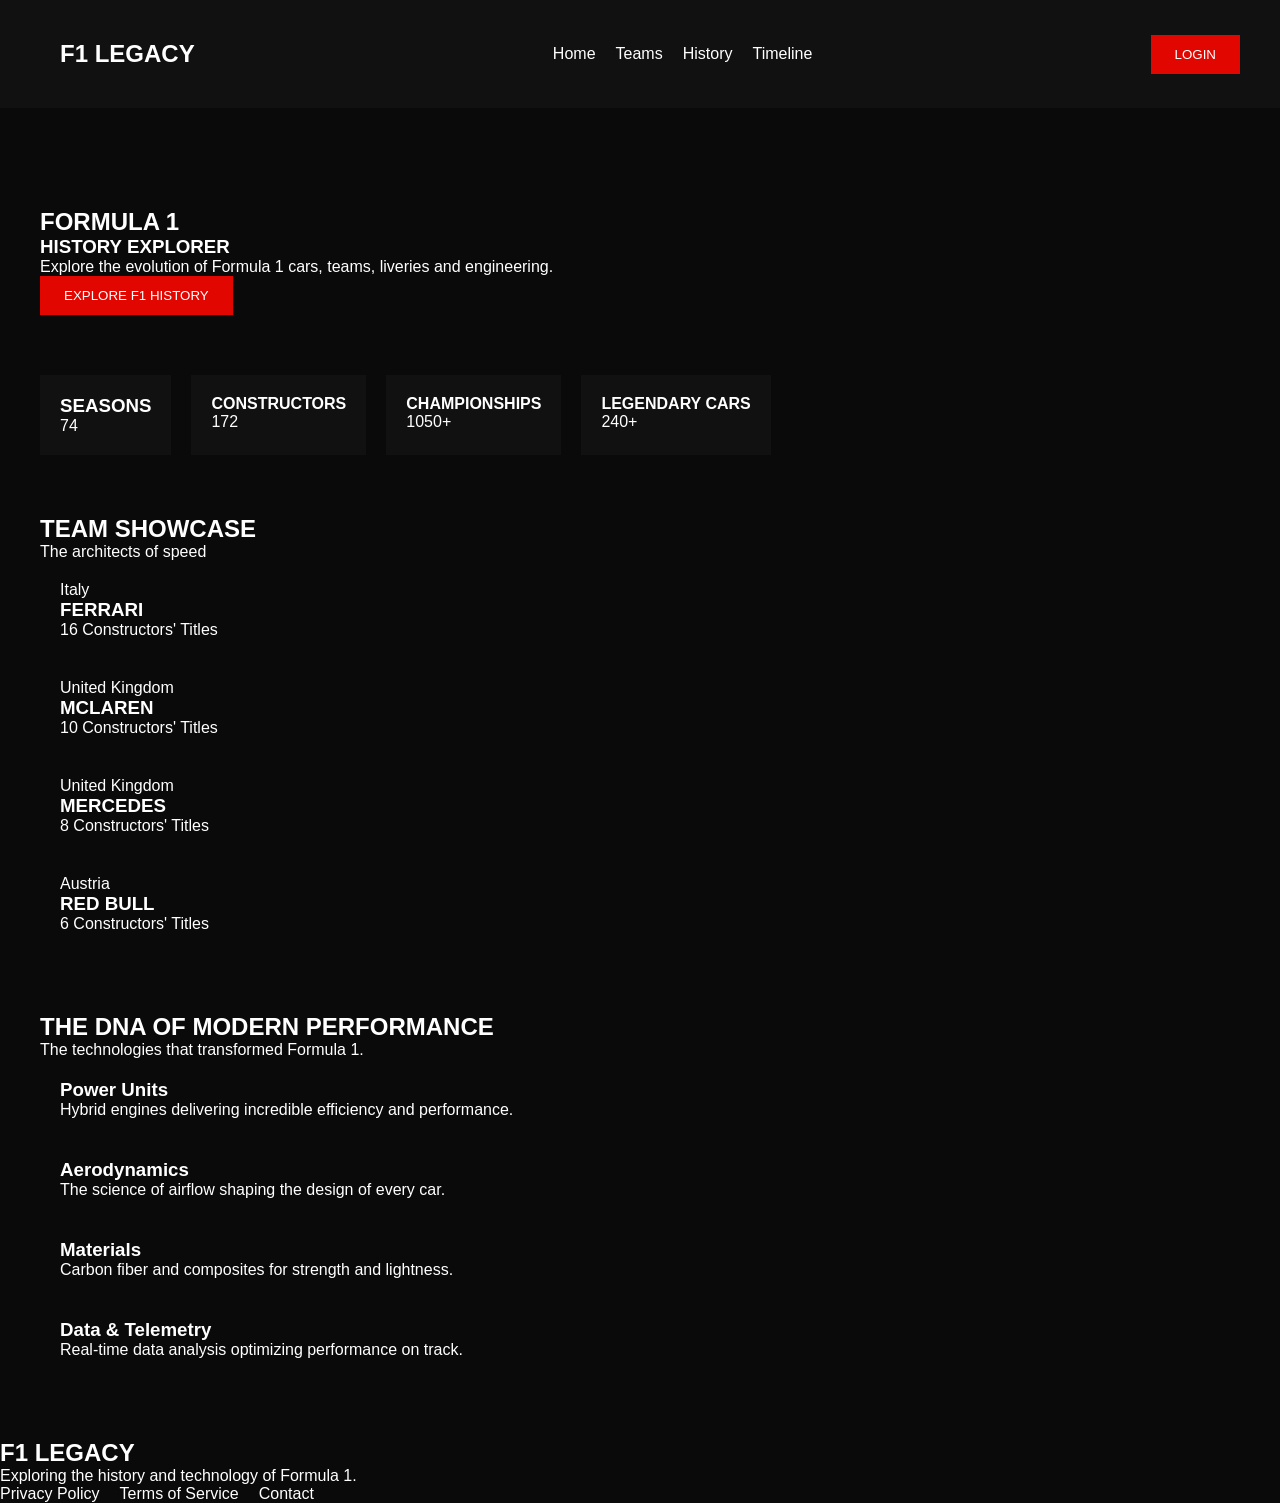
==== index.html @ e71940d5 "Initial HTML structure and basic CSS setup" ====
<!doctype html>

<html lang="en">
  <head>
    <meta charset="UTF-8" />
    <meta name="viewport" content="width=device-width, initial-scale=1.0" />
    <link rel="stylesheet" href="css/style.css" />

    <title>F1 Legacy</title>
  </head>
  <body>
    <header>
      <nav>
        <h1>F1 LEGACY</h1>
        <ul>
          <li><a href="#">Home</a></li>
          <li><a href="#">Teams</a></li>
          <li><a href="#">History</a></li>
          <li><a href="timeline.html">Timeline</a></li>
        </ul>
        <button>LOGIN</button>
      </nav>
    </header>

    <main>
      <section id="hero">
        <h2>FORMULA 1</h2>

        <h3>HISTORY EXPLORER</h3>

        <p>
          Explore the evolution of Formula 1 cars, teams, liveries and
          engineering.
        </p>

        <button>EXPLORE F1 HISTORY</button>
      </section>

      <section id="stats">
        <article class="stat-card">
          <h3>SEASONS</h3>
          <p>74</p>
        </article>

        <article class="stat-card">
          <h4>CONSTRUCTORS</h4>
          <p>172</p>
        </article>

        <article class="stat-card">
          <h4>CHAMPIONSHIPS</h4>
          <p>1050+</p>
        </article>

        <article class="stat-card">
          <h4>LEGENDARY CARS</h4>
          <p>240+</p>
        </article>
      </section>

      <section id="teams">
        <h2>TEAM SHOWCASE</h2>
        <p>The architects of speed</p>
        <article class="team-card">
          <p>Italy</p>
          <h3>FERRARI</h3>
          <p>16 Constructors' Titles</p>
        </article>

        <article class="team-card">
          <p>United Kingdom</p>
          <h3>MCLAREN</h3>
          <p>10 Constructors' Titles</p>
        </article>

        <article class="team-card">
          <p>United Kingdom</p>
          <h3>MERCEDES</h3>
          <p>8 Constructors' Titles</p>
        </article>

        <article class="team-card">
          <p>Austria</p>
          <h3>RED BULL</h3>
          <p>6 Constructors' Titles</p>
        </article>
      </section>

      <section id="engineering">
        <h2>THE DNA OF MODERN PERFORMANCE</h2>

        <p>The technologies that transformed Formula 1.</p>

        <article class="tech-card">
          <h3>Power Units</h3>

          <p>
            Hybrid engines delivering incredible efficiency and performance.
          </p>
        </article>

        <article class="tech-card">
          <h3>Aerodynamics</h3>

          <p>The science of airflow shaping the design of every car.</p>
        </article>

        <article class="tech-card">
          <h3>Materials</h3>

          <p>Carbon fiber and composites for strength and lightness.</p>
        </article>

        <article class="tech-card">
          <h3>Data & Telemetry</h3>

          <p>Real-time data analysis optimizing performance on track.</p>
        </article>
      </section>
    </main>

    <footer>
      <h2>F1 LEGACY</h2>

      <p>Exploring the history and technology of Formula 1.</p>

      <ul>
        <li><a href="#">Privacy Policy</a></li>
        <li><a href="#">Terms of Service</a></li>
        <li><a href="#">Contact</a></li>
      </ul>
    </footer>
  </body>
</html>
---- css/style.css ----
* {
  margin: 0;
  padding: 0;
  box-sizing: border-box;
}

body {
  background-color: #0a0a0a;
  color: white;
  font-family: Arial, sans-serif;
}

nav {
  background-color: #111111;

  display: flex;
  justify-content: space-between;
  align-items: center;

  padding: 20px 40px;
}

h1 {
  margin: 20px;
}

button {
  padding: 12px 24px;

  border: none;

  background-color: #e10600;

  color: white;

  cursor: pointer;
}

ul {
  display: flex;
  list-style: none;
  display: flex;
  list-style: none;
  gap: 20px;
}

a {
  color: white;
  text-decoration: none;
}

section {
  margin: 60px 40px;
}

#hero {
  margin-top: 100px;
}

.stat-card,
.team-card,
.tech-card {
  padding: 20px;
}

#stats {
  display: flex;
  gap: 20px;
}

.stat-card {
  background-color: #111111;
}
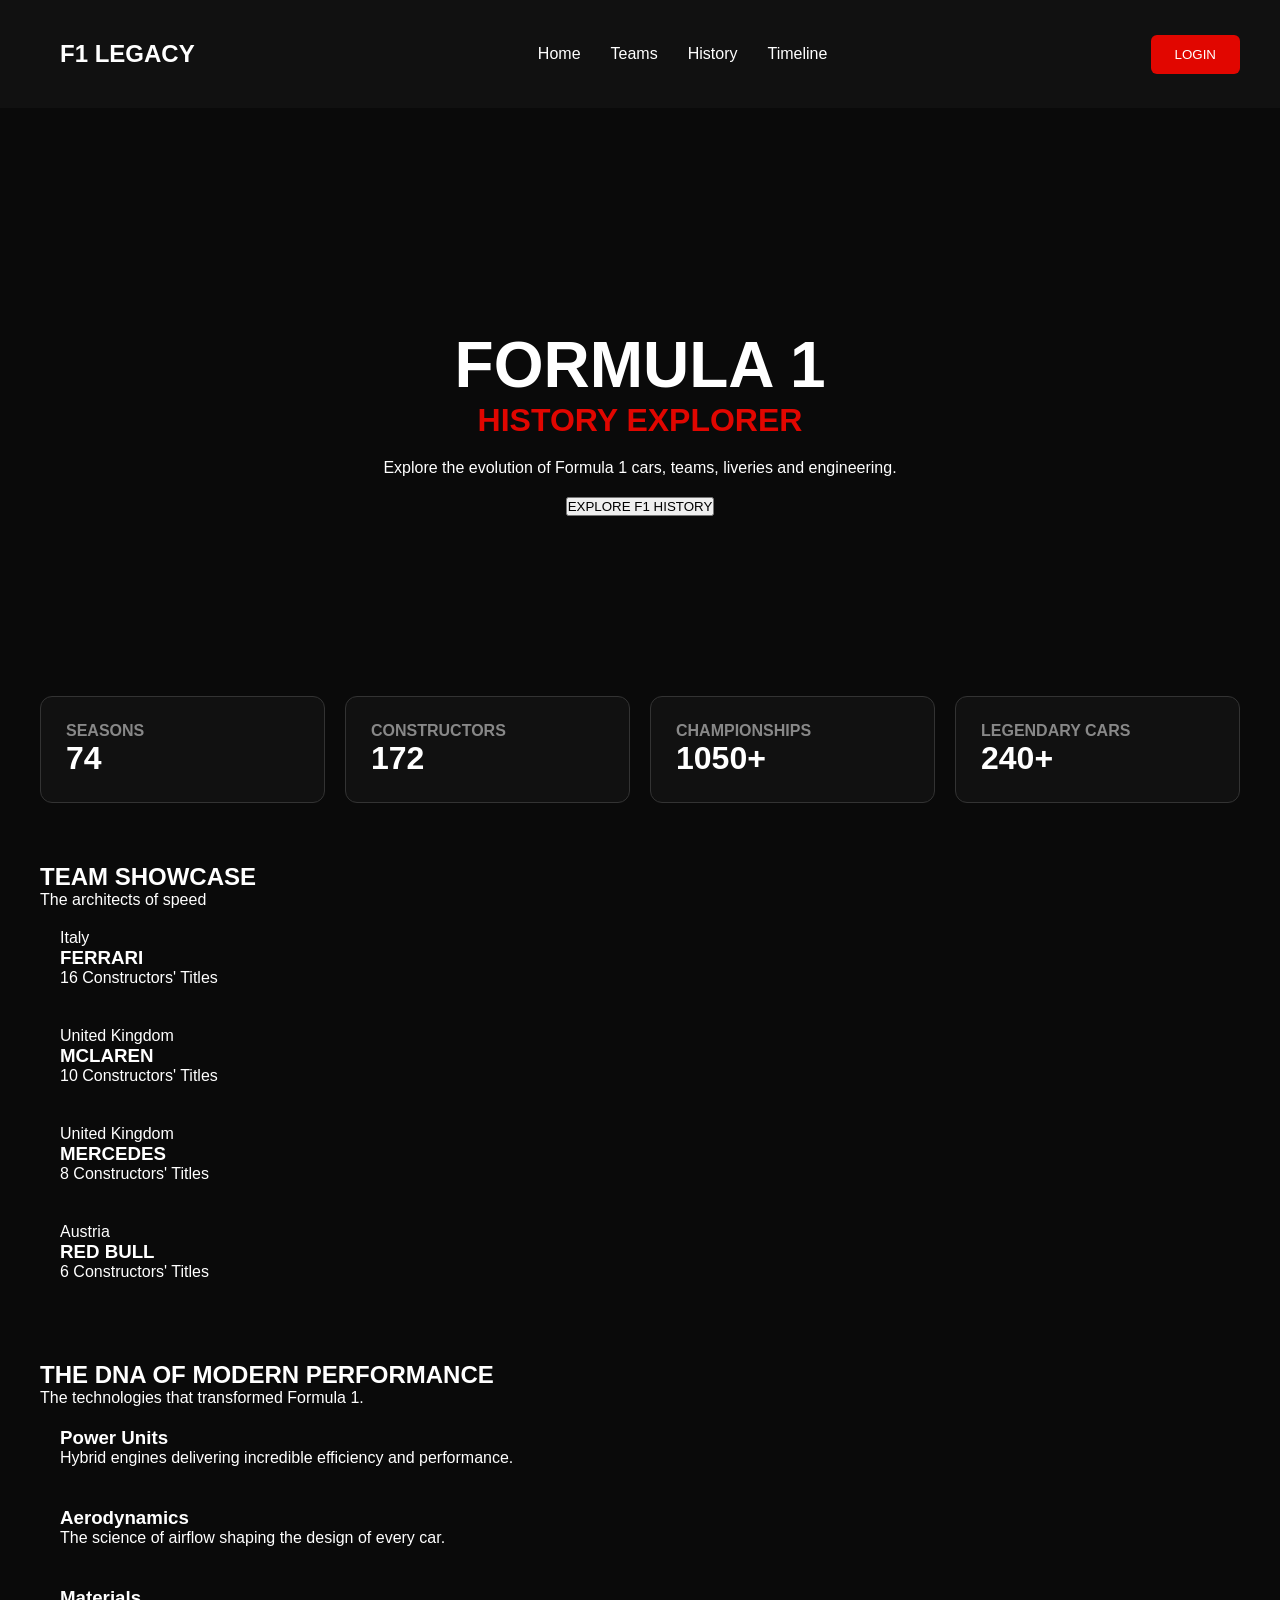
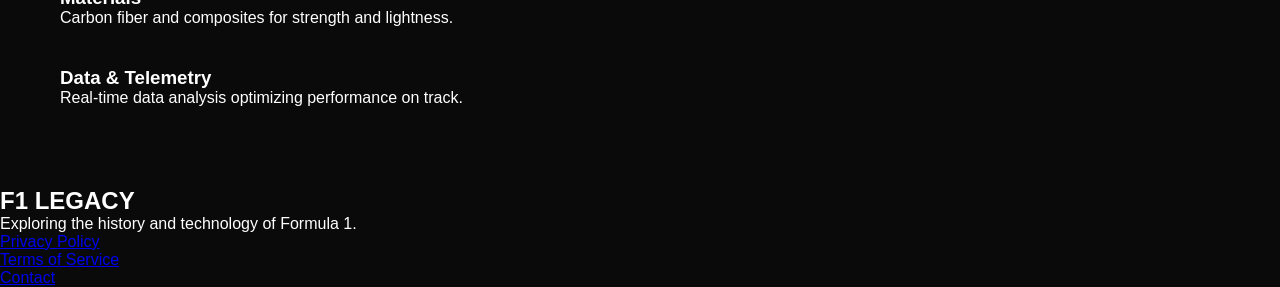
==== commit ba600ff4: "Styled navbar hero and stats section" ====
--- a/index.html
+++ b/index.html
@@ -38,7 +38,7 @@
 
       <section id="stats">
         <article class="stat-card">
-          <h3>SEASONS</h3>
+          <h4>SEASONS</h4>
           <p>74</p>
         </article>
 
--- a/css/style.css
+++ b/css/style.css
@@ -11,52 +11,63 @@
 }
 
 nav {
-  background-color: #111111;
-
   display: flex;
   justify-content: space-between;
   align-items: center;
 
   padding: 20px 40px;
+
+  background-color: #111111;
+}
+
+nav ul {
+  display: flex;
+  list-style: none;
+  gap: 30px;
+}
+
+nav a {
+  color: white;
+  text-decoration: none;
+}
+
+nav button {
+  padding: 12px 24px;
+  border: none;
+  background-color: #e10600;
+  color: white;
+  cursor: pointer;
+  border-radius: 6px;
+}
+
+section {
+  margin: 60px 40px;
 }
 
 h1 {
   margin: 20px;
 }
 
-button {
-  padding: 12px 24px;
-
-  border: none;
-
-  background-color: #e10600;
-
-  color: white;
-
-  cursor: pointer;
+#hero {
+  margin-top: 100px;
+  text-align: center;
+  padding: 120px 20px;
 }
 
-ul {
-  display: flex;
-  list-style: none;
-  display: flex;
-  list-style: none;
-  gap: 20px;
+#hero h2 {
+  font-size: 4rem;
 }
 
-a {
-  color: white;
-  text-decoration: none;
+#hero h3 {
+  font-size: 2rem;
+  color: #e10600;
 }
 
-section {
-  margin: 60px 40px;
+#hero p {
+  margin: 20px auto;
+
+  max-width: 700px;
 }
-
-#hero {
-  margin-top: 100px;
-}
-
 .stat-card,
 .team-card,
 .tech-card {
@@ -70,4 +81,23 @@
 
 .stat-card {
   background-color: #111111;
+  padding: 25px;
+  flex: 1;
+  border: 1px solid #333;
+  border-radius: 12px;
+  transition: 0.3s;
 }
+
+.stat-card:hover {
+  border-color: #e10600;
+  transform: translateY(-5px);
+}
+
+.stat-card h4 {
+  color: #888;
+}
+
+.stat-card p {
+  font-size: 2rem;
+  font-weight: bold;
+}
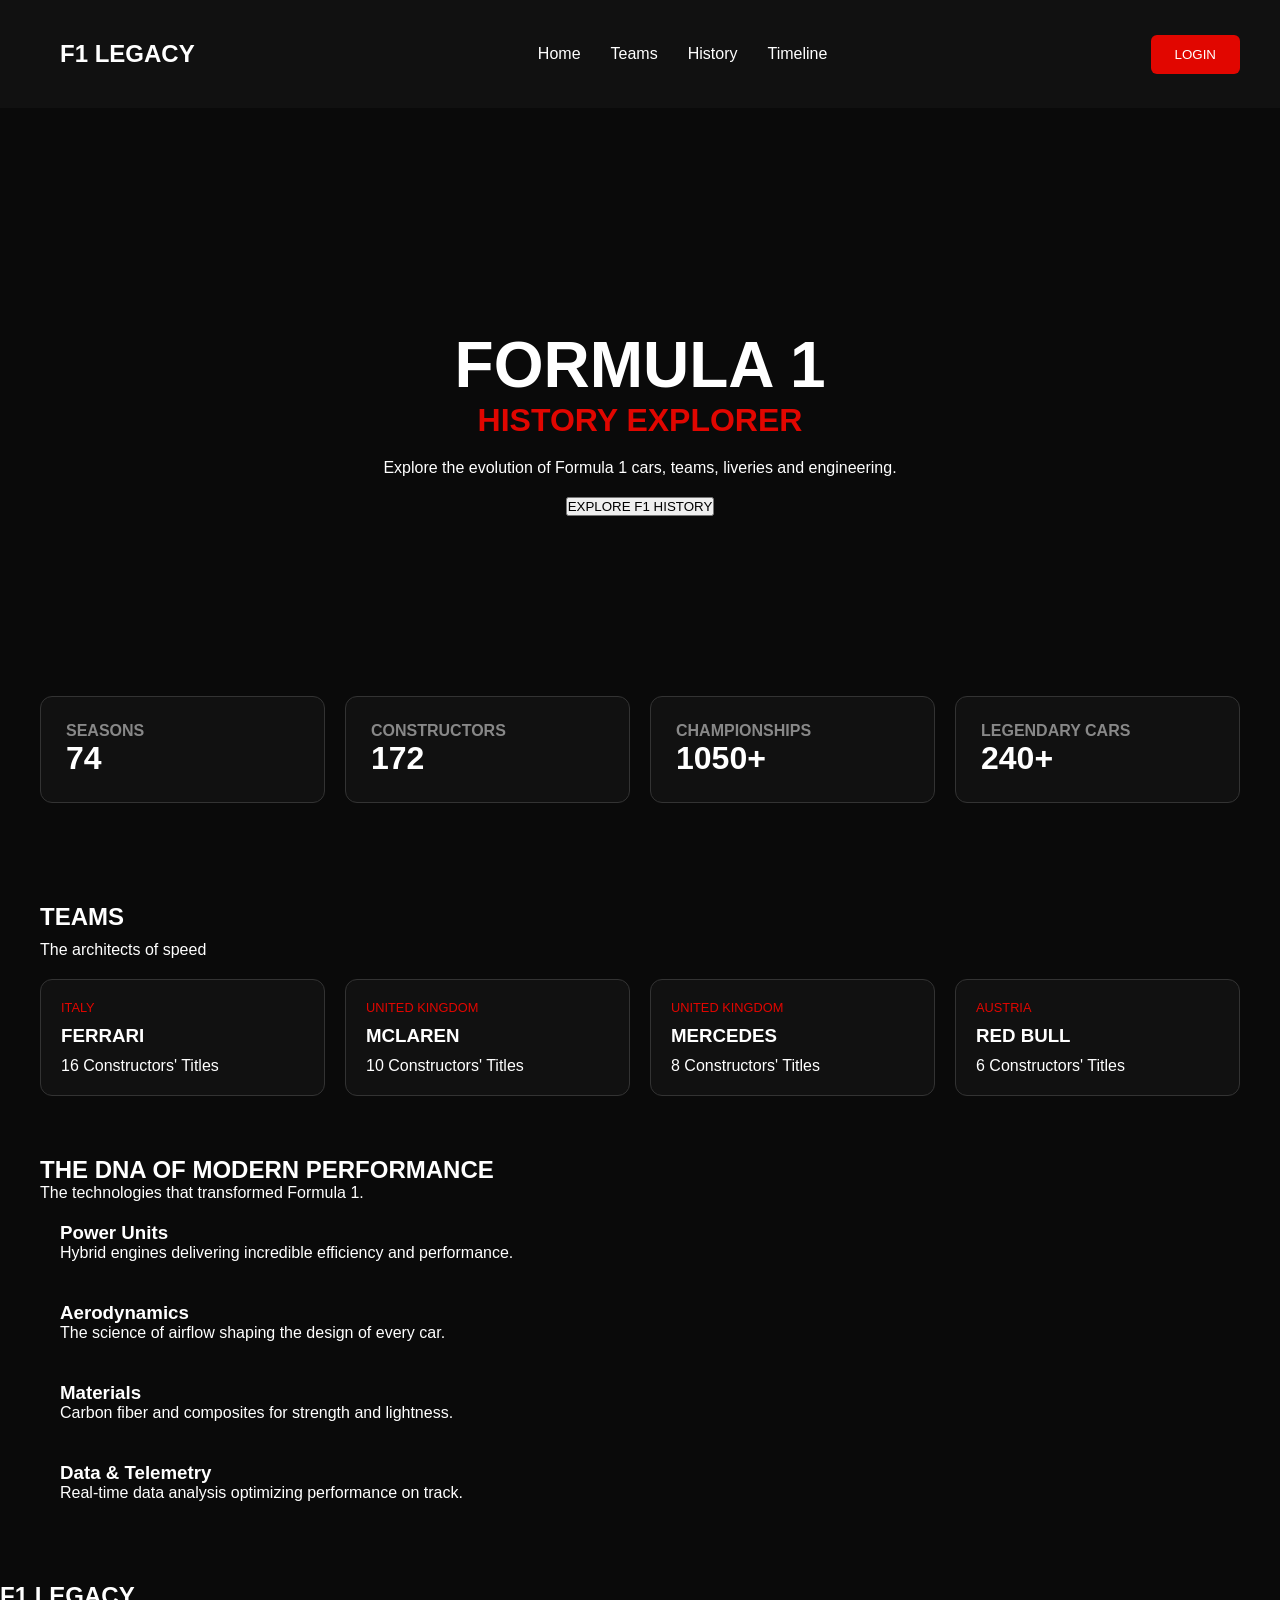
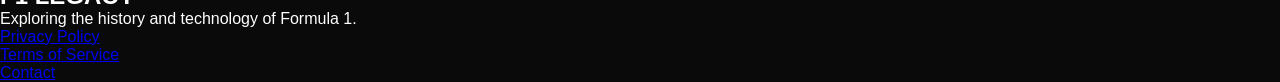
==== commit 9bb20b79: "Implemented team showcase grid" ====
--- a/index.html
+++ b/index.html
@@ -59,31 +59,36 @@
       </section>
 
       <section id="teams">
-        <h2>TEAM SHOWCASE</h2>
-        <p>The architects of speed</p>
-        <article class="team-card">
-          <p>Italy</p>
-          <h3>FERRARI</h3>
-          <p>16 Constructors' Titles</p>
-        </article>
+        <div class="section-header">
+          <h2>TEAMS</h2>
+          <p>The architects of speed</p>
+        </div>
 
-        <article class="team-card">
-          <p>United Kingdom</p>
-          <h3>MCLAREN</h3>
-          <p>10 Constructors' Titles</p>
-        </article>
+        <div class="team-grid">
+          <article class="team-card">
+            <p>Italy</p>
+            <h3>FERRARI</h3>
+            <p>16 Constructors' Titles</p>
+          </article>
 
-        <article class="team-card">
-          <p>United Kingdom</p>
-          <h3>MERCEDES</h3>
-          <p>8 Constructors' Titles</p>
-        </article>
+          <article class="team-card">
+            <p>United Kingdom</p>
+            <h3>MCLAREN</h3>
+            <p>10 Constructors' Titles</p>
+          </article>
 
-        <article class="team-card">
-          <p>Austria</p>
-          <h3>RED BULL</h3>
-          <p>6 Constructors' Titles</p>
-        </article>
+          <article class="team-card">
+            <p>United Kingdom</p>
+            <h3>MERCEDES</h3>
+            <p>8 Constructors' Titles</p>
+          </article>
+
+          <article class="team-card">
+            <p>Austria</p>
+            <h3>RED BULL</h3>
+            <p>6 Constructors' Titles</p>
+          </article>
+        </div>
       </section>
 
       <section id="engineering">
--- a/css/style.css
+++ b/css/style.css
@@ -101,3 +101,54 @@
   font-size: 2rem;
   font-weight: bold;
 }
+
+#teams {
+  margin-top: 100px;
+  display: grid;
+  gap: 20px;
+}
+
+#teams h2 {
+  margin-bottom: 10px;
+}
+
+#teams > p {
+  margin-bottom: 40px;
+}
+
+.team-card {
+  background-color: #111111;
+
+  padding: 20px;
+
+  border: 1px solid #333;
+
+  border-radius: 12px;
+
+  transition: 0.3s;
+}
+
+.team-card:hover {
+  border-color: #e10600;
+
+  transform: translateY(-5px);
+}
+
+.team-grid {
+  display: grid;
+
+  grid-template-columns: repeat(4, 1fr);
+
+  gap: 20px;
+}
+
+.team-card h3 {
+  color: white;
+  margin: 10px 0;
+}
+
+.team-card p:first-child {
+  color: #e10600;
+  font-size: 0.8rem;
+  text-transform: uppercase;
+}
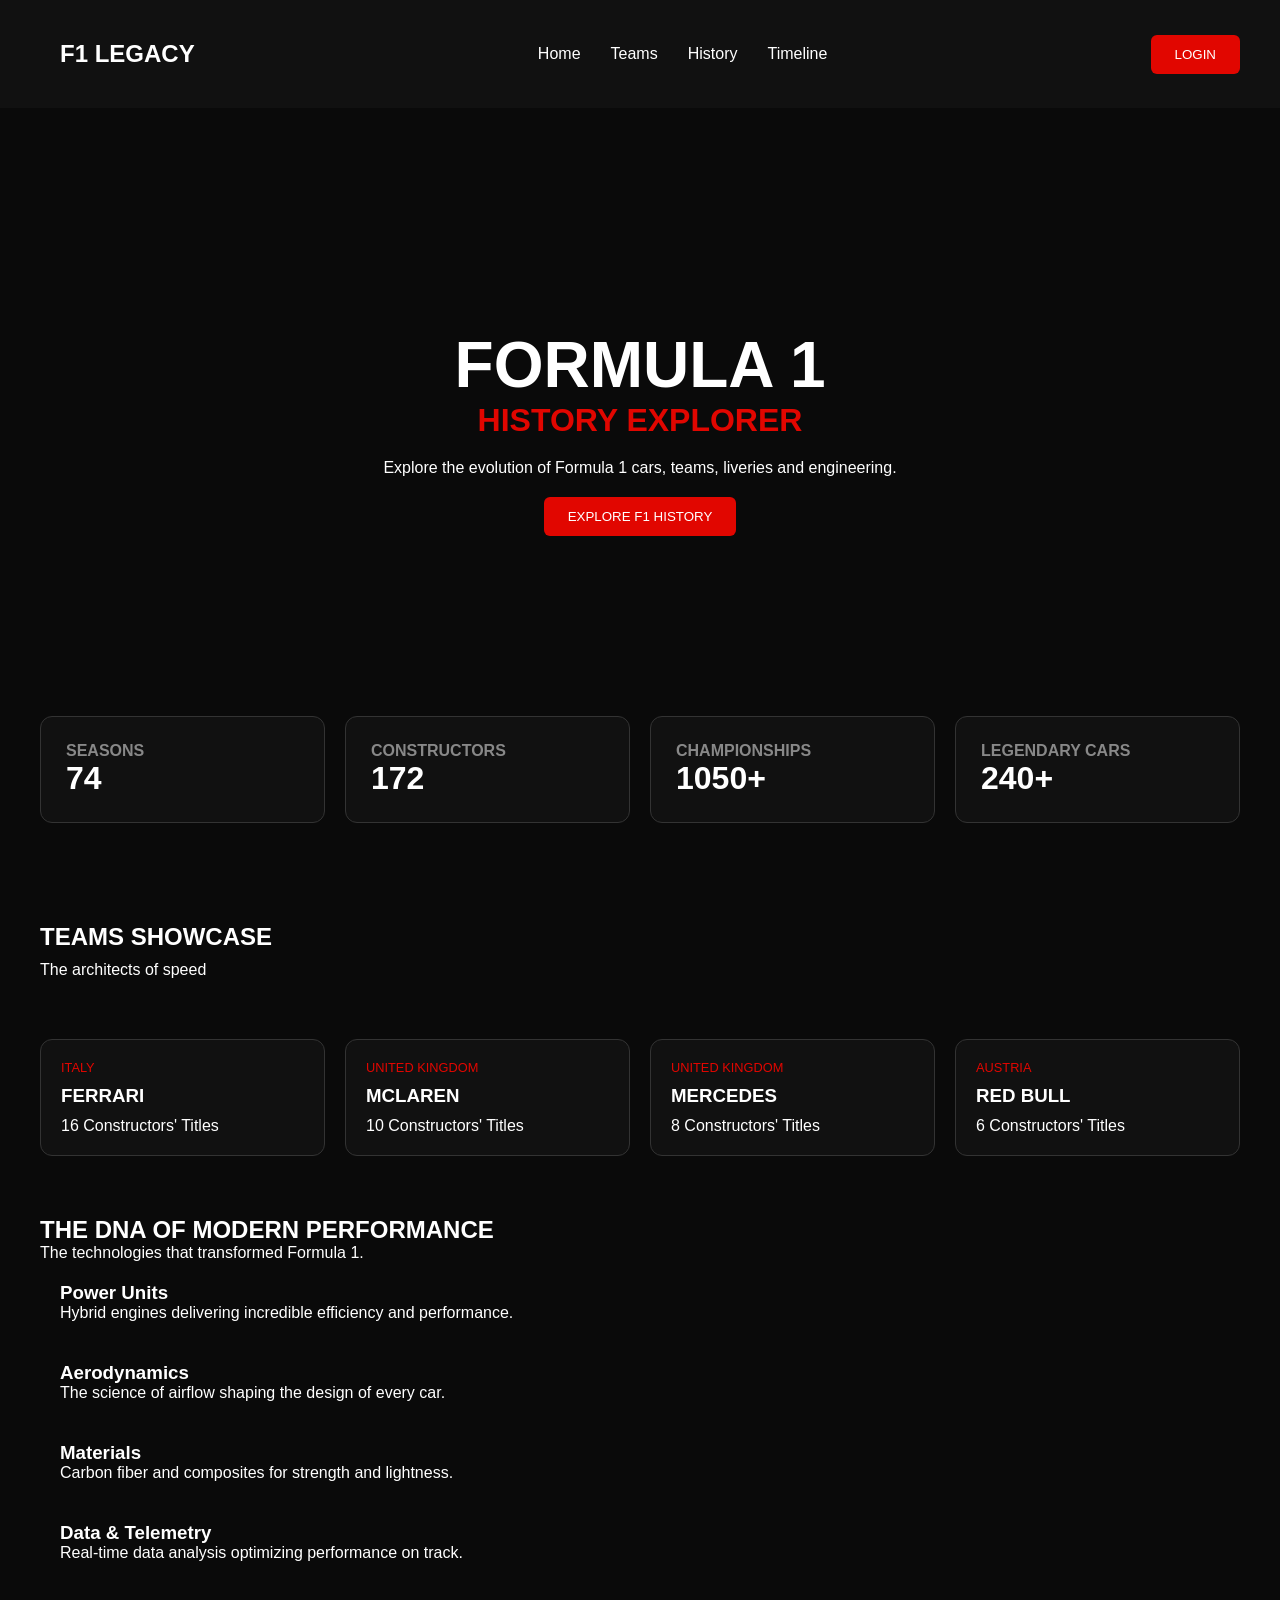
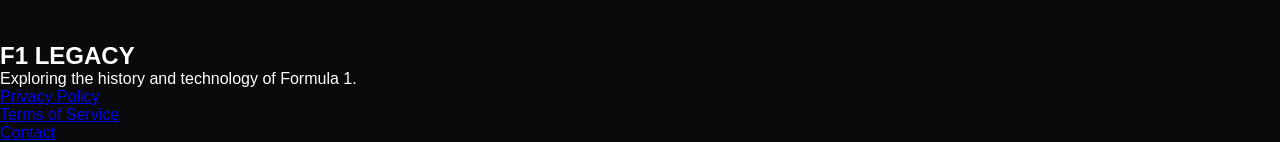
==== commit ae764fee: "Team showcase done witcards animation hover effect grid and shadow" ====
--- a/index.html
+++ b/index.html
@@ -60,7 +60,7 @@
 
       <section id="teams">
         <div class="section-header">
-          <h2>TEAMS</h2>
+          <h2>TEAMS SHOWCASE</h2>
           <p>The architects of speed</p>
         </div>
 
--- a/css/style.css
+++ b/css/style.css
@@ -31,7 +31,7 @@
   text-decoration: none;
 }
 
-nav button {
+button {
   padding: 12px 24px;
   border: none;
   background-color: #e10600;
@@ -116,6 +116,10 @@
   margin-bottom: 40px;
 }
 
+.section-header {
+  margin-bottom: 40px;
+}
+
 .team-card {
   background-color: #111111;
 
@@ -130,8 +134,9 @@
 
 .team-card:hover {
   border-color: #e10600;
+  transform: translateY(-5px);
 
-  transform: translateY(-5px);
+  box-shadow: 0 10px 20px rgba(225, 6, 0, 0.15);
 }
 
 .team-grid {
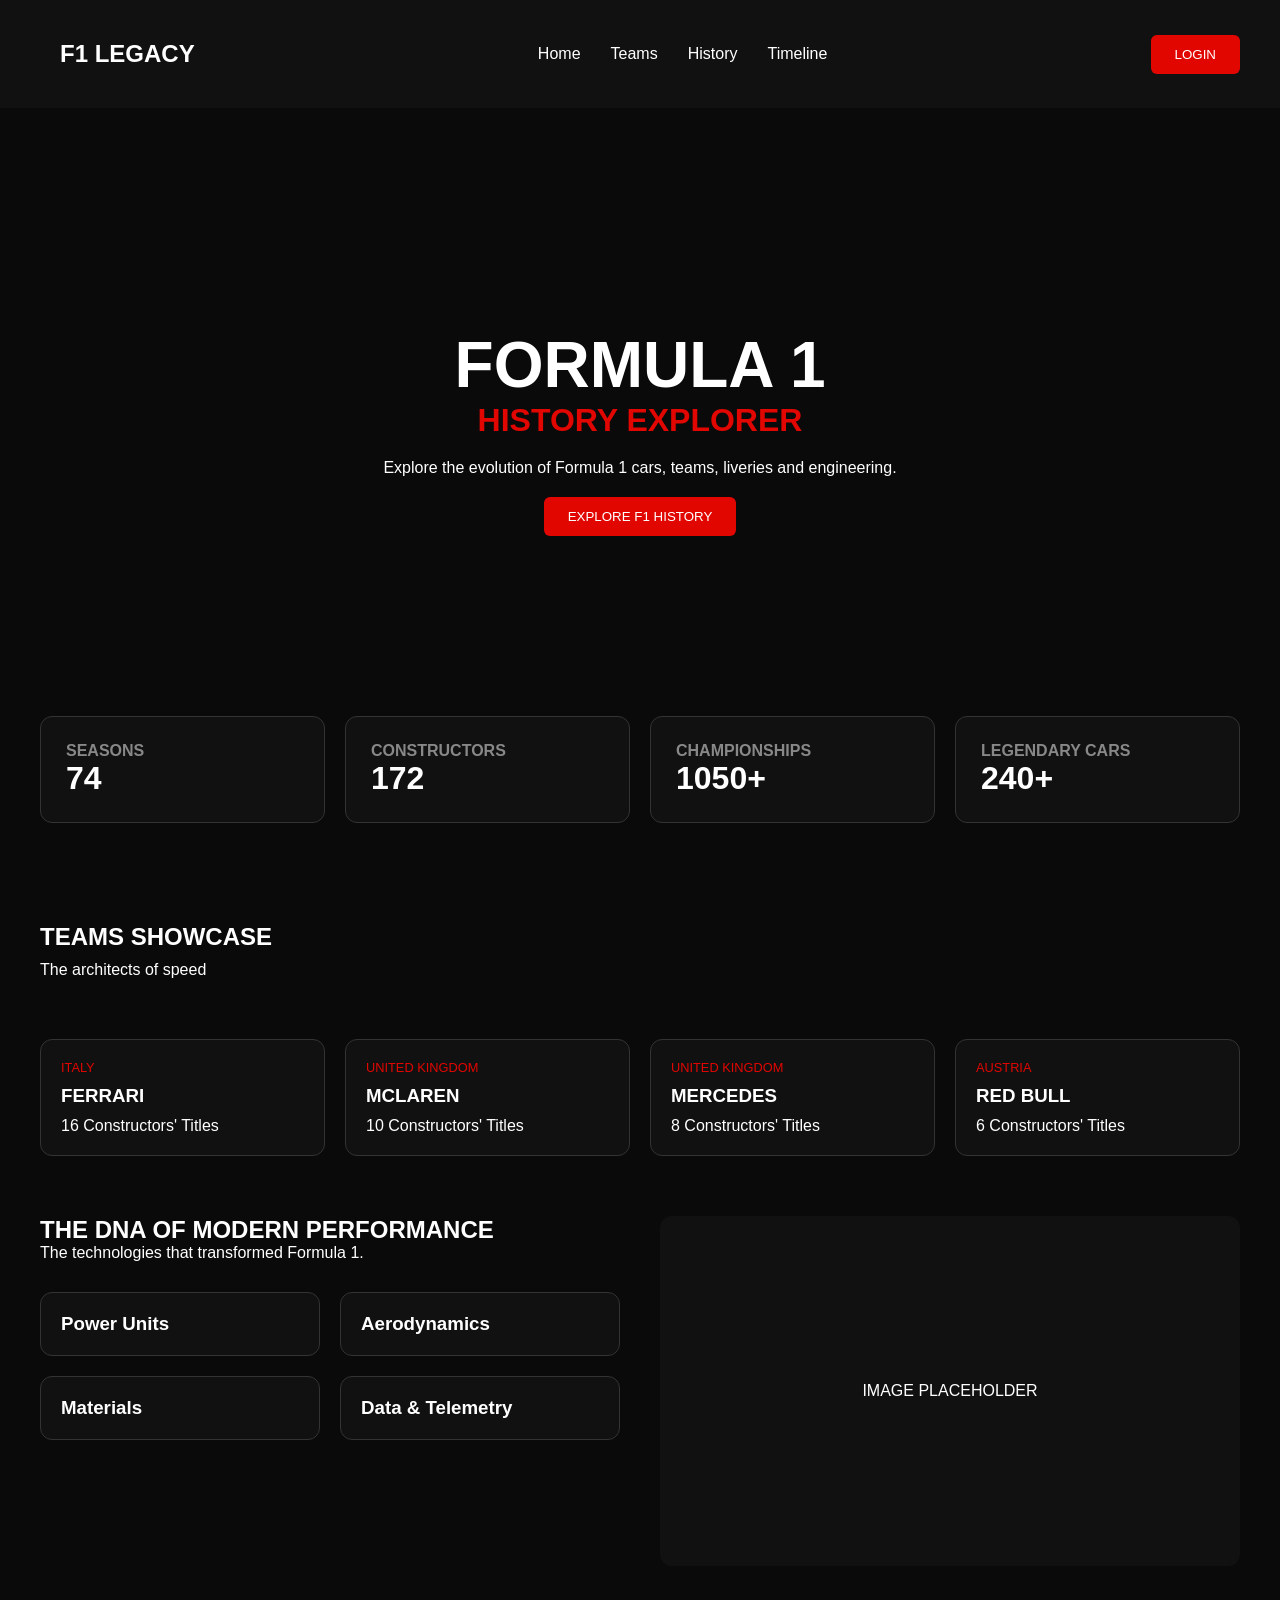
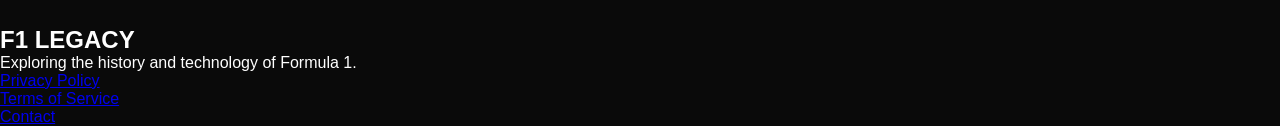
==== commit 0b1ba121: "Built engineering section layout" ====
--- a/index.html
+++ b/index.html
@@ -92,35 +92,47 @@
       </section>
 
       <section id="engineering">
-        <h2>THE DNA OF MODERN PERFORMANCE</h2>
 
-        <p>The technologies that transformed Formula 1.</p>
+          <div class="engineering-content">
 
-        <article class="tech-card">
-          <h3>Power Units</h3>
+              <div class="engineering-text">
 
-          <p>
-            Hybrid engines delivering incredible efficiency and performance.
-          </p>
-        </article>
+                  <h2>THE DNA OF MODERN PERFORMANCE</h2>
 
-        <article class="tech-card">
-          <h3>Aerodynamics</h3>
+                  <p>
+                      The technologies that transformed Formula 1.
+                  </p>
 
-          <p>The science of airflow shaping the design of every car.</p>
-        </article>
+                  <div class="tech-grid">
 
-        <article class="tech-card">
-          <h3>Materials</h3>
+                      <article class="tech-card">
+                          <h3>Power Units</h3>
+                      </article>
 
-          <p>Carbon fiber and composites for strength and lightness.</p>
-        </article>
+                      <article class="tech-card">
+                          <h3>Aerodynamics</h3>
+                      </article>
 
-        <article class="tech-card">
-          <h3>Data & Telemetry</h3>
+                      <article class="tech-card">
+                          <h3>Materials</h3>
+                      </article>
 
-          <p>Real-time data analysis optimizing performance on track.</p>
-        </article>
+                      <article class="tech-card">
+                          <h3>Data & Telemetry</h3>
+                      </article>
+
+                  </div>
+
+              </div>
+
+              <div class="engineering-image">
+
+                  IMAGE PLACEHOLDER
+
+              </div>
+
+          </div>
+
       </section>
     </main>
 
--- a/css/style.css
+++ b/css/style.css
@@ -157,3 +157,46 @@
   font-size: 0.8rem;
   text-transform: uppercase;
 }
+
+.engineering-content {
+  display: flex;
+  gap: 40px;
+}
+
+.engineering-text {
+  flex: 1;
+}
+
+.engineering-image {
+  flex: 1;
+
+  background-color: #111111;
+
+  border-radius: 12px;
+
+  min-height: 350px;
+
+  display: flex;
+  justify-content: center;
+  align-items: center;
+}
+
+.tech-grid {
+  display: grid;
+
+  grid-template-columns: repeat(2, 1fr);
+
+  gap: 20px;
+
+  margin-top: 30px;
+}
+
+.tech-card {
+  background-color: #111111;
+
+  padding: 20px;
+
+  border-radius: 12px;
+
+  border: 1px solid #333;
+}
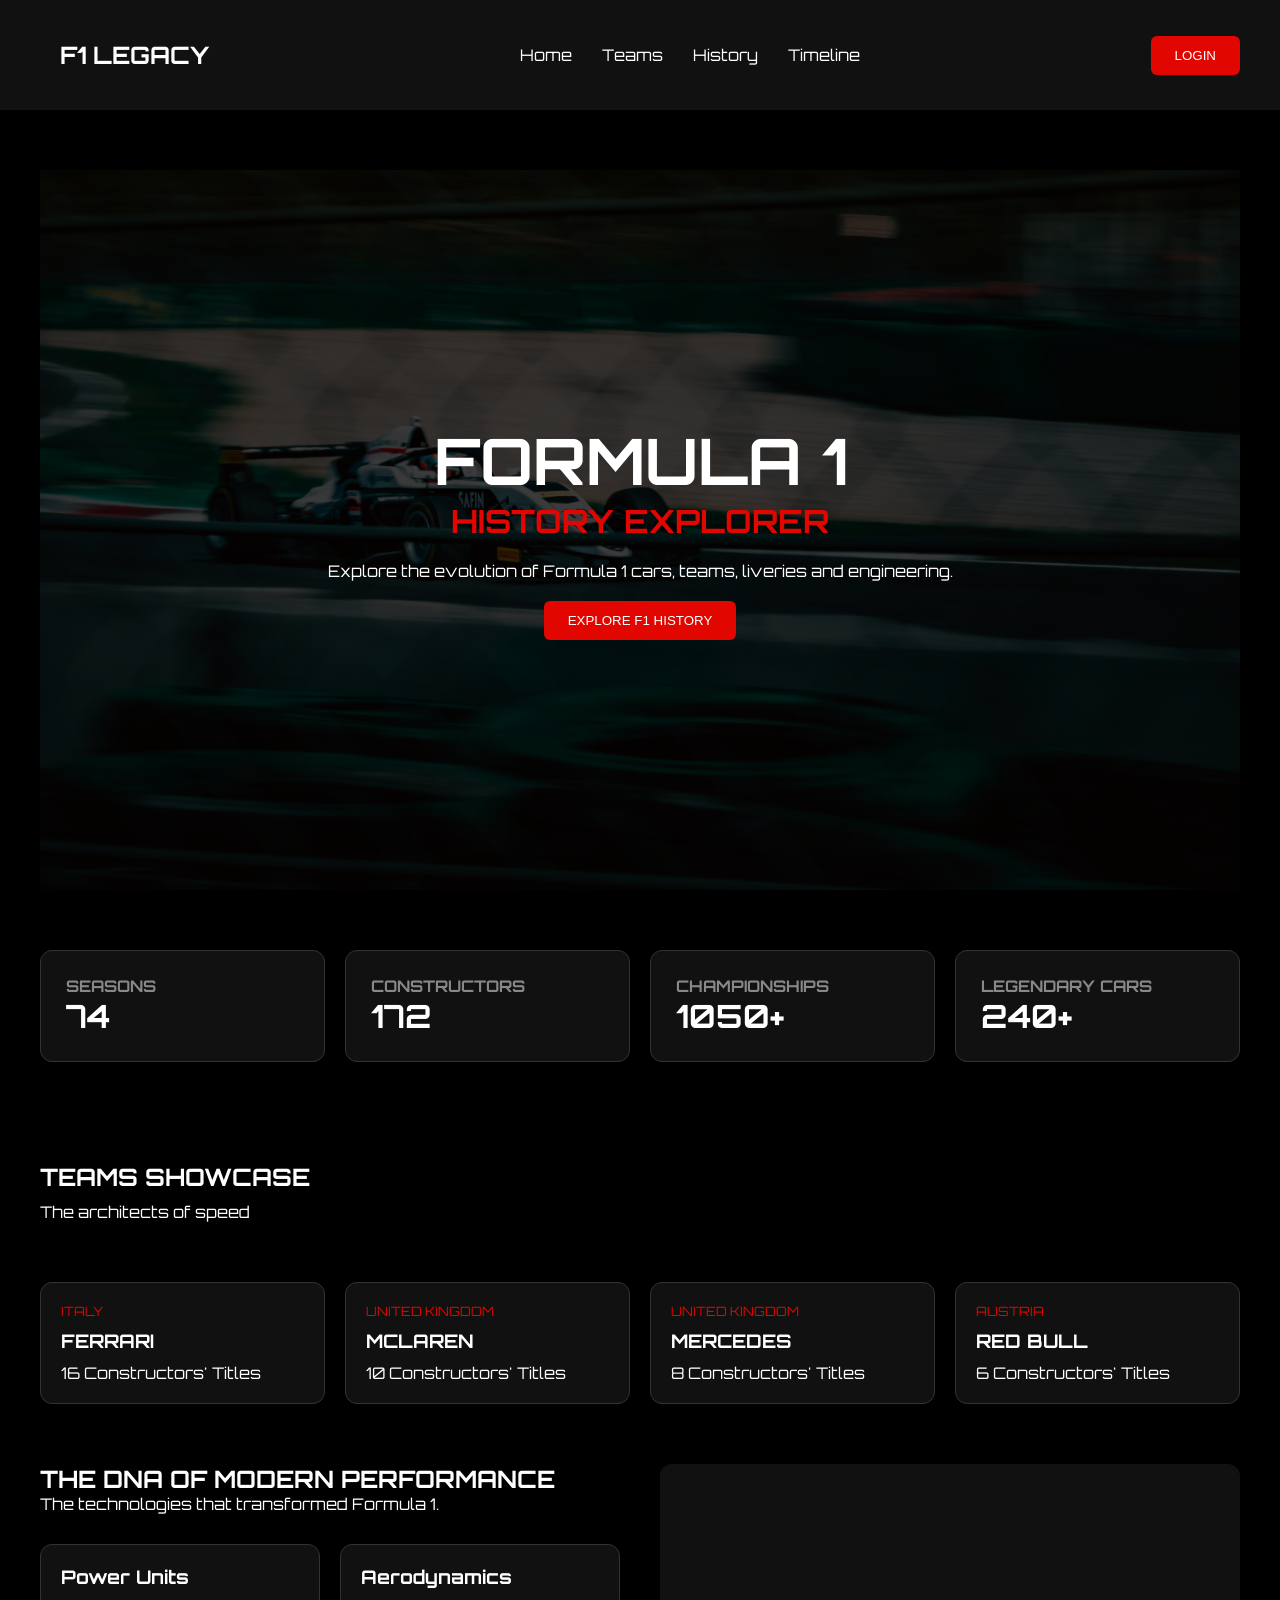
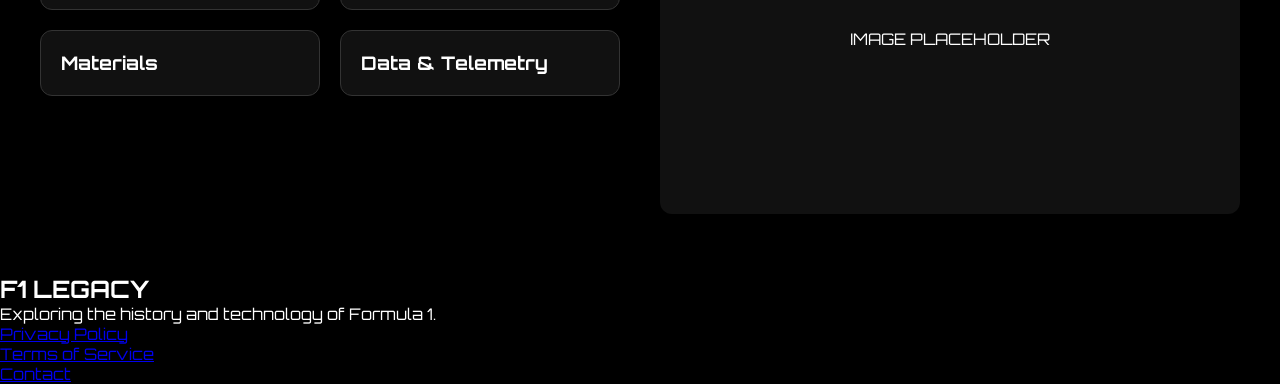
==== commit 72c4889d: "Added F1 hero design with background and typography" ====
--- a/index.html
+++ b/index.html
@@ -5,7 +5,18 @@
     <meta charset="UTF-8" />
     <meta name="viewport" content="width=device-width, initial-scale=1.0" />
     <link rel="stylesheet" href="css/style.css" />
+    <link
+      rel="preconnect"
+      href="https://fonts.googleapis.com">
 
+      <link
+      rel="preconnect"
+      href="https://fonts.gstatic.com"
+      crossorigin>
+
+      <link
+      href="https://fonts.googleapis.com/css2?family=Orbitron:wght@400;500;700;800&display=swap"
+      rel="stylesheet">
     <title>F1 Legacy</title>
   </head>
   <body>
--- a/css/style.css
+++ b/css/style.css
@@ -1,13 +1,39 @@
+:root {
+  --f1-red: #e10600;
+
+  --bg-black: #000000;
+
+  --card-black: #111111;
+
+  --text-white: #ffffff;
+
+  --text-gray: #888888;
+}
+
 * {
   margin: 0;
   padding: 0;
   box-sizing: border-box;
 }
 
+main {
+  max-width: 1400px;
+  margin: auto;
+}
+
+header {
+  position: sticky;
+  top: 0;
+
+  z-index: 1000;
+}
+
 body {
-  background-color: #0a0a0a;
-  color: white;
-  font-family: Arial, sans-serif;
+  font-family: "Orbitron", sans-serif;
+
+  background-color: #000000;
+
+  color: white;
 }
 
 nav {
@@ -49,9 +75,24 @@
 }
 
 #hero {
-  margin-top: 100px;
+  min-height: 80vh;
+  padding: 0 40px;
+
+  display: flex;
+  flex-direction: column;
+
+  justify-content: center;
+  align-items: center;
+
   text-align: center;
-  padding: 120px 20px;
+
+  background-image:
+    linear-gradient(rgba(0, 0, 0, 0.75), rgba(0, 0, 0, 0.75)),
+    url("../images/hero.jpg");
+
+  background-size: cover;
+
+  background-position: center;
 }
 
 #hero h2 {
